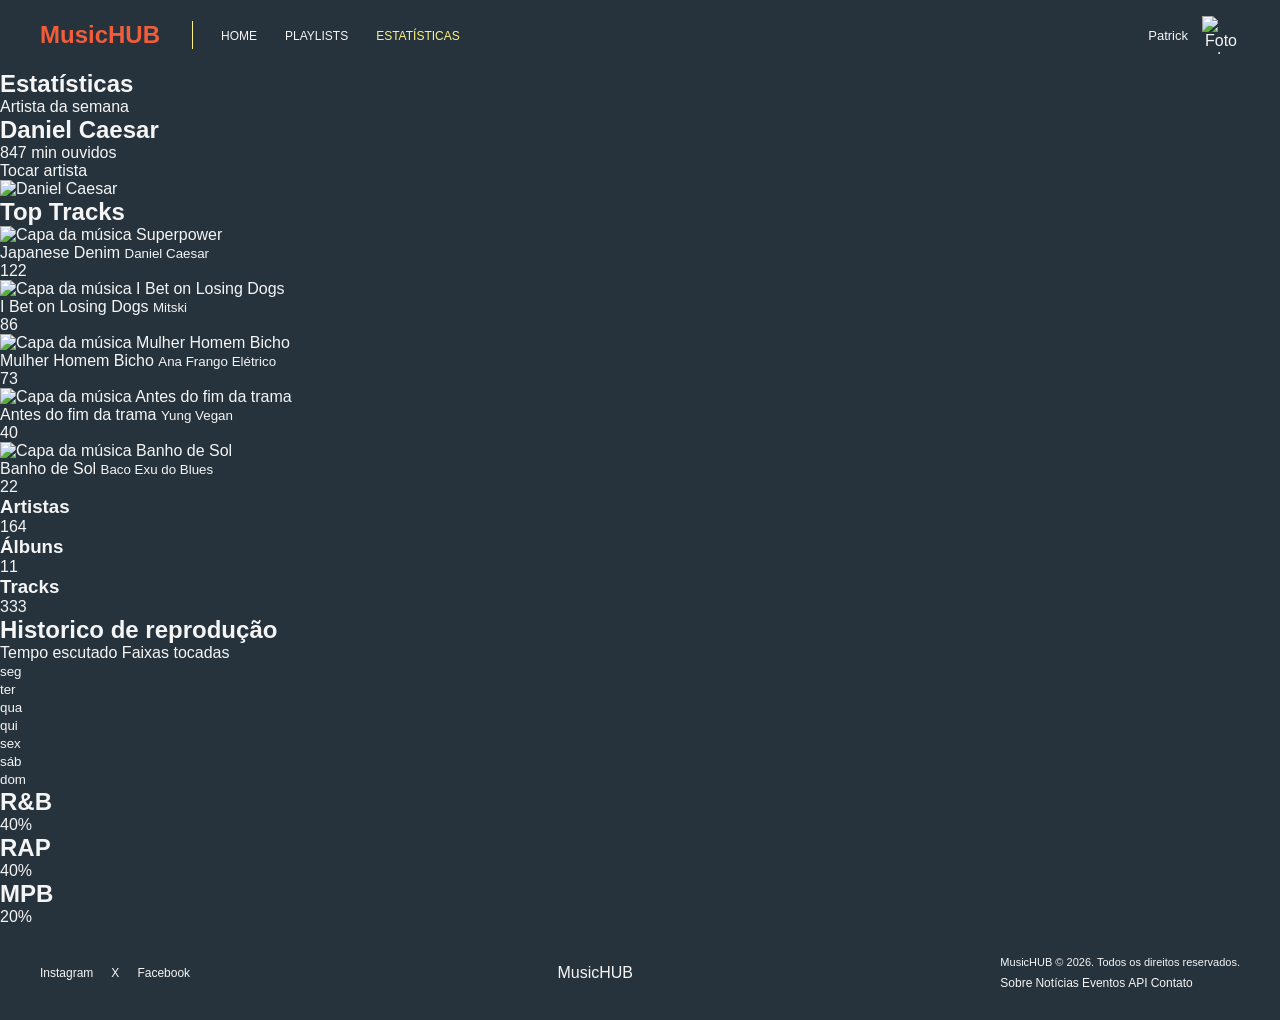
==== html/estatisticas.html @ 1e502f2c ":bug: fix: corrige caminho arquivos css e caminhos dos arquivos apos reorganizacao" ====
<!DOCTYPE html>
<html lang="pt-br">
<head>
    <meta charset="UTF-8">
    <meta name="viewport" content="width=device-width, initial-scale=1.0">
    <title>Estatísticas | MusicHUB</title>

    <link rel="stylesheet" href="../css/estatisticas.css">
    <link rel="stylesheet" href="../css/global.css">
</head>

<body>
    <!-- cabecalho principal do site -->
     <header class="header">
        <nav class="navbar">
            <!-- ao clicar, volta para a pagina inicial -->
             <a href="../html/index.html" class="logo">
                MusicHUB
             </a>

             <!-- links navegacao -->
              <ul class="nav-links">
                <li>
                    <a href="../html/index.html">Home</a>
                </li>

                <li>
                    <a href="../html/playlists.html">Playlists</a>
                </li>

                <li>
                    <a href="../html/estatisticas.html" aria-current="page">
                        Estatísticas
                    </a>
                </li>
              </ul>

              <!-- area do usuario -->
               <div class="user-area">
                <span class="user-name">Patrick</span>

                <!-- futuramente abrir mini perfil -->
                 <button class="profile-button" type="button">
                    <img src="../img/profile.jpg" alt="Foto de perfil de Patrick">
                 </button>
               </div>
        </nav>
     </header>

     <!-- conteudo principal da pagina -->
      <main>

        <!-- artista da semana -->
         <section class="artist-highlight">
            <div class="artist-info">
                <h1>Estatísticas</h1>
                <p class="stat-label">Artista da semana</p>
                <h2>Daniel Caesar</h2>
                <p>847 min ouvidos</p>
                <a href="#" class="artist-button">Tocar artista</a>
            </div>
            <figure class="artist-image"><img src="../img/daniel-caesar.jpg" alt="Daniel Caesar"></figure>
         </section>

         <!-- estatisticas principais -->
          <section class="statistics">
            <div class="top-tracks">
                <h2>Top Tracks</h2>
                <ol class="track-list">
                    <li class="track">
                        <img src="../img/track-1.jpg" alt="Capa da música Superpower">
                        <div class="track-info">
                            <span>Japanese Denim</span>
                            <small>Daniel Caesar</small>
                        </div>
                        <span class="track-time">122</span>
                    </li>

                    <li class="track">
                        <img src="./a.img/track-2.jpg" alt="Capa da música I Bet on Losing Dogs">
                        <div class="track-info">
                            <span>I Bet on Losing Dogs</span>
                            <small>Mitski</small>
                        </div>
                        <span class="track-time">86</span>
                    </li>

                    <li class="track">
                        <img src="../img/track-3" alt="Capa da música Mulher Homem Bicho">
                        <div class="track-info">
                            <span>Mulher Homem Bicho</span>
                            <small>Ana Frango Elétrico</small>
                        </div>
                        <span class="track-time">73</span>
                    </li>

                    <li class="track">
                        <img src="../img/track-4" alt="Capa da música Antes do fim da trama">
                        <div class="track-info">
                            <span>Antes do fim da trama</span>
                            <small>Yung Vegan</small>
                        </div>
                        <span class="track-time">40</span>
                    </li>

                    <li class="track">
                        <img src="../img/track-5" alt="Capa da música Banho de Sol">
                        <div class="track-info">
                            <span>Banho de Sol</span>
                            <small>Baco Exu do Blues</small>
                        </div>
                        <span class="track-time">22</span>
                    </li>
                </ol>
            </div>

            <!-- resumo estatisticas -->
             <aside class="statistics-summary">
                <div class="summary-iten">
                    <h3>Artistas</h3>
                    <p>164</p>
                </div>

                <div class="summary-iten">
                    <h3>Álbuns</h3>
                    <p>11</p>
                </div>
                
                <div class="summary-iten">
                    <h3>Tracks</h3>
                    <p>333</p>
                </div>
             </aside>
          </section>

          <!-- historico de musicas ouvidas -->
           <section class="listening-history">
            <header class="section-header">
                <h2>Historico de reprodução</h2>
                <div class="chart-legend">
                    <span>Tempo escutado</span>
                    <span>Faixas tocadas</span>
                </div>
            </header>

            <!-- area reservada para o grafico -->
             <div class="chart" aria-label="Gráfico de músicas ouvidas por dia">
                <div class="chart-column">
                    <span class="chart-bar listened"></span>
                    <span class="chart-bar tracks"></span>
                    <small>seg</small>
                </div>

                <div class="chart-column">
                    <span class="chart-bar listened"></span>
                    <span class="chart-bar tracks"></span>
                    <small>ter</small>
                </div>

                <div class="chart-column">
                    <span class="chart-bar listened"></span>
                    <span class="chart-bar tracks"></span>
                    <small>qua</small>
                </div>

                <div class="chart-column">
                    <span class="chart-bar listened"></span>
                    <span class="chart-bar tracks"></span>
                    <small>qui</small>
                </div>

                <div class="chart-column">
                    <span class="chart-bar listened"></span>
                    <span class="chart-bar tracks"></span>
                    <small>sex</small>
                </div>

                <div class="chart-column">
                    <span class="chart-bar listened"></span>
                    <span class="chart-bar tracks"></span>
                    <small>sáb</small>
                </div>

                <div class="chart-column">
                    <span class="chart-bar listened"></span>
                    <span class="chart-bar tracks"></span>
                    <small>dom</small>
                </div>
             </div>
           </section>

           <!-- generos musicais -->
            <section class="music-genres">
                <article class="genre genre-rnb">
                    <h2>R&B</h2>
                    <div class="genre-percentage">
                        <span>40%</span>
                    </div>
                </article>

                <article class="genre genre-rap">
                    <h2>RAP</h2>
                    <div class="genre-percentage">
                        <span>40%</span>
                    </div>
                </article>

                <article class="genre genre-mpb">
                    <h2>MPB</h2>
                    <div class="genre-percentage">
                        <span>20%</span>
                    </div>
                </article>
            </section>
      </main>

      <!-- rodape -->
       <footer class="footer">
        <div class="social-links">
            <a href="#" aria-label="Instagram">Instagram</a>
            <a href="#" aria-label="X">X</a>
            <a href="#" aria-label="Facebook">Facebook</a>
        </div>

        <div class="footer-logo">MusicHUB</div>

        <div class="footer-info">
            <p>MusicHUB © 2026. Todos os direitos reservados.</p>

            <nav aria-label="Navegação do rodapé">
                <a href="#">Sobre</a>
                <a href="#">Notícias</a>
                <a href="#">Eventos</a>
                <a href="#">API</a>
                <a href="#">Contato</a>
            </nav>
        </div>
       </footer>
       
       <script src="../js/estatisticas.js"></script>
       
</body>
</html>
---- css/global.css ----
:root {
    --cor-amarelo: #fdf286;
    --cor-verde-claro: #d1e1cd;
    --cor-verde: #87bba2;
    --cor-laranja: #f15d3a;
    --cor-dark: #26333d;
    --cor-branco: #f5f5f5;
}

* {
    margin: 0;
    padding: 0;
    box-sizing: border-box;
}

/* configuracoes gerais */

html {
    scroll-behavior: smooth;
}

body {
    min-height: 100vh;

    background-color: var(--cor-dark);
    color: var(--cor-branco);

    font-family: "Moderustic", sans-serif;
}

a {
    color: inherit;
    text-decoration: none;
}

button {
    border: none;
    background: none;
    font: inherit;
    color: inherit;
    cursor: pointer;
}

img {
    display: block;
    max-width: 100%;
}

/* header */

.header {
    width: 100%;
    height: 70px;

    background-color: var(--cor-dark);
}

.navbar {
    height: 100%;
    width: 100%;

    display: flex;
    align-items: center;
    padding: 0 40px;
}

/* logo */

.logo {
    color: var(--cor-laranja);

    font-size: 24px;
    font-weight: 700;

    padding-right: 32px;
    border-right: 1px solid var(--cor-amarelo);
}

/* links */

.nav-links {
    display: flex;
    align-items: center;
    gap: 28px;

    list-style: none;

    margin-left: 28px;
}

.nav-links a {
    font-size: 12px;
    text-transform: uppercase;

    transition: color 0.2s ease;
}

.nav-links a:hover,
.nav-links a[aria-current="page"] {
    color: var(--cor-amarelo);
}

/* usuario */

.user-area {
    margin-left: auto;

    display:flex;
    align-items: center;
    gap:14px
}

.user-name {
    font-size: 13px
}

.profile-button {
    width: 38px;
    height: 38px;

    border-radius: 50%;
    overflow: hideen;
}

.profile-button img {
    width: 100%;
    height: 100%;

    object-fit: cover;
}

/* footer */

.footer {
    display: flex;
    align-items: center;
    justify-content: space-between;

    padding: 30px 40px;

    background-color: var(--cor-dark);
}

.footer a {
    font-size: 12px;
}

.social-links {
    display: flex;
    gap: 18px;
}

.footer-info {
    display: flex;
    flex-direction: column;
    gap: 8px;

    font-size: 11px;
}
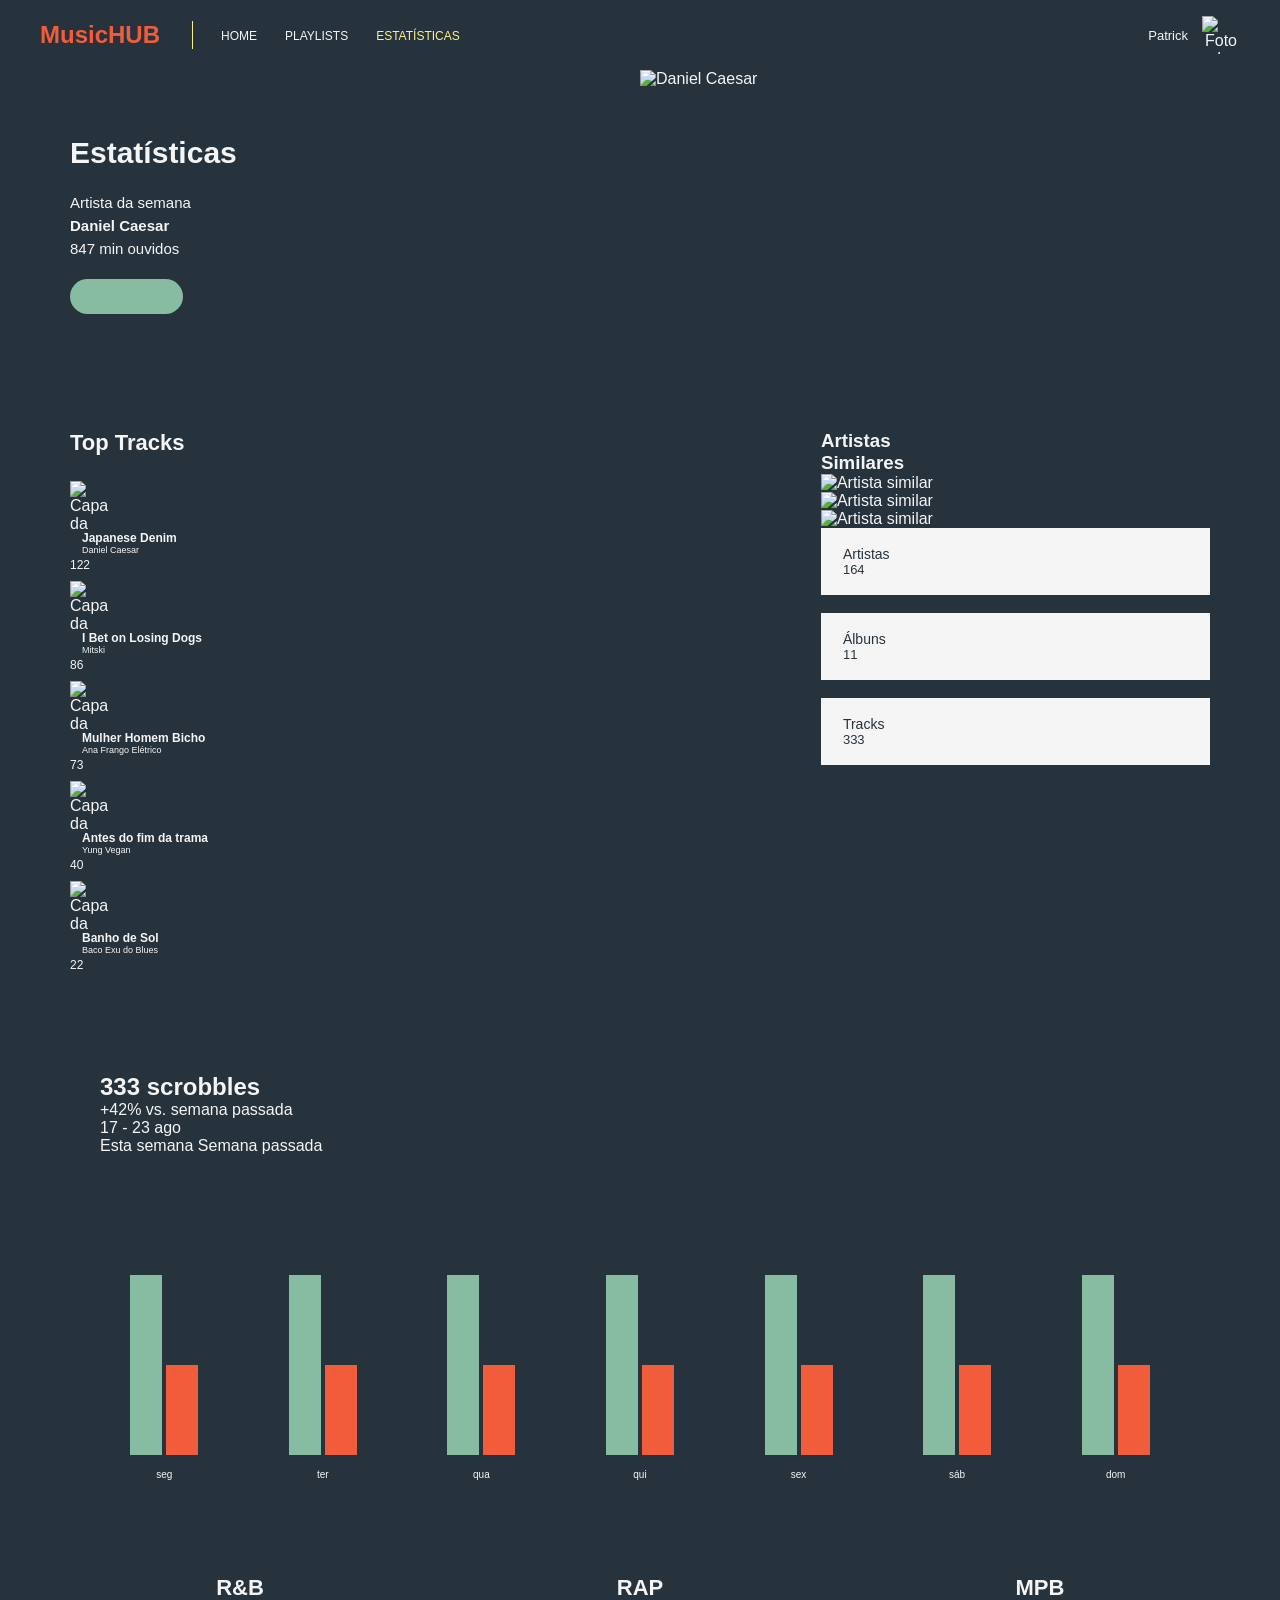
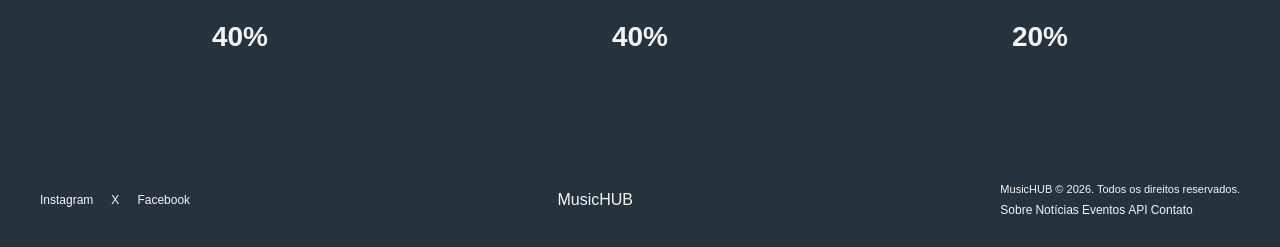
==== commit cc8207e2: ":sparkles: feat: atualiza estrutura da pagina de estatisticas" ====
--- a/html/estatisticas.html
+++ b/html/estatisticas.html
@@ -1,25 +1,26 @@
 <!DOCTYPE html>
 <html lang="pt-br">
+
 <head>
     <meta charset="UTF-8">
     <meta name="viewport" content="width=device-width, initial-scale=1.0">
     <title>Estatísticas | MusicHUB</title>
 
+    <link rel="stylesheet" href="../css/global.css">
     <link rel="stylesheet" href="../css/estatisticas.css">
-    <link rel="stylesheet" href="../css/global.css">
 </head>
 
 <body>
     <!-- cabecalho principal do site -->
-     <header class="header">
+    <header class="header">
         <nav class="navbar">
             <!-- ao clicar, volta para a pagina inicial -->
-             <a href="../html/index.html" class="logo">
+            <a href="../html/index.html" class="logo">
                 MusicHUB
-             </a>
-
-             <!-- links navegacao -->
-              <ul class="nav-links">
+            </a>
+
+            <!-- links navegacao -->
+            <ul class="nav-links">
                 <li>
                     <a href="../html/index.html">Home</a>
                 </li>
@@ -33,25 +34,25 @@
                         Estatísticas
                     </a>
                 </li>
-              </ul>
-
-              <!-- area do usuario -->
-               <div class="user-area">
+            </ul>
+
+            <!-- area do usuario -->
+            <div class="user-area">
                 <span class="user-name">Patrick</span>
 
                 <!-- futuramente abrir mini perfil -->
-                 <button class="profile-button" type="button">
+                <button class="profile-button" type="button">
                     <img src="../img/profile.jpg" alt="Foto de perfil de Patrick">
-                 </button>
-               </div>
+                </button>
+            </div>
         </nav>
-     </header>
-
-     <!-- conteudo principal da pagina -->
-      <main>
+    </header>
+
+    <!-- conteudo principal da pagina -->
+    <main>
 
         <!-- artista da semana -->
-         <section class="artist-highlight">
+        <section class="artist-highlight">
             <div class="artist-info">
                 <h1>Estatísticas</h1>
                 <p class="stat-label">Artista da semana</p>
@@ -60,91 +61,172 @@
                 <a href="#" class="artist-button">Tocar artista</a>
             </div>
             <figure class="artist-image"><img src="../img/daniel-caesar.jpg" alt="Daniel Caesar"></figure>
-         </section>
-
-         <!-- estatisticas principais -->
-          <section class="statistics">
+        </section>
+
+        <!-- estatisticas principais -->
+        <section class="statistics">
+
             <div class="top-tracks">
                 <h2>Top Tracks</h2>
+
                 <ol class="track-list">
-                    <li class="track">
-                        <img src="../img/track-1.jpg" alt="Capa da música Superpower">
+
+                    <li class="track">
+                        <img src="../img/track-1.jpg" alt="Capa da música Japanese Denim">
                         <div class="track-info">
                             <span>Japanese Denim</span>
                             <small>Daniel Caesar</small>
                         </div>
+
+                        <div class="track-progress">
+                            <span style="width: 90%;"></span>
+                        </div>
+
                         <span class="track-time">122</span>
                     </li>
 
                     <li class="track">
-                        <img src="./a.img/track-2.jpg" alt="Capa da música I Bet on Losing Dogs">
+                        <img src="../img/track-2.jpg" alt="Capa da música I Bet on Losing Dogs">
                         <div class="track-info">
                             <span>I Bet on Losing Dogs</span>
                             <small>Mitski</small>
                         </div>
+
+                        <div class="track-progress">
+                            <span style="width: 65%;"></span>
+                        </div>
+
                         <span class="track-time">86</span>
                     </li>
 
                     <li class="track">
-                        <img src="../img/track-3" alt="Capa da música Mulher Homem Bicho">
+                        <img src="../img/track-3.jpg" alt="Capa da música Mulher Homem Bicho">
                         <div class="track-info">
                             <span>Mulher Homem Bicho</span>
                             <small>Ana Frango Elétrico</small>
                         </div>
+
+                        <div class="track-progress">
+                            <span style="width: 50%;"></span>
+                        </div>
                         <span class="track-time">73</span>
                     </li>
 
                     <li class="track">
-                        <img src="../img/track-4" alt="Capa da música Antes do fim da trama">
+                        <img src="../img/track-4.jpg" alt="Capa da música Antes do fim da trama">
                         <div class="track-info">
                             <span>Antes do fim da trama</span>
                             <small>Yung Vegan</small>
                         </div>
+
+                        <div class="track-progress">
+                            <span style="width: 40%;"></span>
+                        </div>
+
                         <span class="track-time">40</span>
                     </li>
 
                     <li class="track">
-                        <img src="../img/track-5" alt="Capa da música Banho de Sol">
+                        <img src="../img/track-5.jpg" alt="Capa da música Banho de Sol">
                         <div class="track-info">
                             <span>Banho de Sol</span>
                             <small>Baco Exu do Blues</small>
                         </div>
+
+                        <div class="track-progress">
+                            <span style="width: 30%;"></span>
+                        </div>
+
                         <span class="track-time">22</span>
                     </li>
                 </ol>
             </div>
 
-            <!-- resumo estatisticas -->
-             <aside class="statistics-summary">
-                <div class="summary-iten">
-                    <h3>Artistas</h3>
-                    <p>164</p>
-                </div>
-
-                <div class="summary-iten">
-                    <h3>Álbuns</h3>
-                    <p>11</p>
-                </div>
-                
-                <div class="summary-iten">
-                    <h3>Tracks</h3>
-                    <p>333</p>
-                </div>
-             </aside>
-          </section>
-
-          <!-- historico de musicas ouvidas -->
-           <section class="listening-history">
-            <header class="section-header">
-                <h2>Historico de reprodução</h2>
-                <div class="chart-legend">
-                    <span>Tempo escutado</span>
-                    <span>Faixas tocadas</span>
-                </div>
-            </header>
-
-            <!-- area reservada para o grafico -->
-             <div class="chart" aria-label="Gráfico de músicas ouvidas por dia">
+            <!-- artistas similares -->
+            <aside class="statistics-side">
+
+                <div class="similar-artists">
+                    <h3>Artistas<br>Similares</h3>
+
+                    <div class="similar-artists-list">
+                        <img src="../img/artist-1.jpg" alt="Artista similar">
+                        <img src="../img/artist-2.jpg" alt="Artista similar">
+                        <img src="../img/artist-3.jpg" alt="Artista similar">
+                    </div>
+                </div>
+
+                <!-- resumo estatisticas -->
+                <div class="statistics-summary">
+
+                    <div class="summary-item">
+                        <div>
+                            <h3>Artistas</h3>
+                            <p>164</p>
+                        </div>
+                        <span><!--- icone aqui --></span>
+                    </div>
+
+                    <div class="summary-item">
+                        <div>
+                            <h3>Álbuns</h3>
+                            <p>11</p>
+                        </div>
+                        <span><!--- icone aqui --></span>
+                    </div>
+
+                    <div class="summary-item">
+                        <div>
+                            <h3>Tracks</h3>
+                            <p>333</p>
+                        </div>
+                        <span><!--- icone aqui --></span>
+                    </div>
+
+                </div>
+
+            </aside>
+
+        </section>
+
+        <!-- historico de musicas ouvidas -->
+
+        <section class="listening-history">
+
+            <div class="history-header">
+
+                <div>
+                    <h2>333 scrobbles</h2>
+                    <p>+42% vs. semana passada</p>
+                </div>
+
+                <div class="history-info">
+
+                    <span class="history-date">
+                        17 - 23 ago
+                    </span>
+
+                    <div class="history-legend">
+
+                        <span>
+                            <i class="legend-color this-week"></i>
+                            Esta semana
+                        </span>
+
+                        <span>
+                            <i class="legend-color last-week"></i>
+                            Semana passada
+                        </span>
+
+                    </div>
+
+                </div>
+
+            </div> 
+            
+            <!-- history-header -->
+
+            <div class="chart" aria-label="Gráfico de músicas ouvidas por dia">
+
                 <div class="chart-column">
                     <span class="chart-bar listened"></span>
                     <span class="chart-bar tracks"></span>
@@ -186,36 +268,38 @@
                     <span class="chart-bar tracks"></span>
                     <small>dom</small>
                 </div>
-             </div>
-           </section>
-
-           <!-- generos musicais -->
-            <section class="music-genres">
-                <article class="genre genre-rnb">
-                    <h2>R&B</h2>
-                    <div class="genre-percentage">
-                        <span>40%</span>
-                    </div>
-                </article>
-
-                <article class="genre genre-rap">
-                    <h2>RAP</h2>
-                    <div class="genre-percentage">
-                        <span>40%</span>
-                    </div>
-                </article>
-
-                <article class="genre genre-mpb">
-                    <h2>MPB</h2>
-                    <div class="genre-percentage">
-                        <span>20%</span>
-                    </div>
-                </article>
-            </section>
-      </main>
-
-      <!-- rodape -->
-       <footer class="footer">
+
+            </div>
+
+        </section>
+
+        <!-- generos musicais -->
+        <section class="music-genres">
+            <article class="genre genre-rnb">
+                <h2>R&B</h2>
+                <div class="genre-percentage">
+                    <span>40%</span>
+                </div>
+            </article>
+
+            <article class="genre genre-rap">
+                <h2>RAP</h2>
+                <div class="genre-percentage">
+                    <span>40%</span>
+                </div>
+            </article>
+
+            <article class="genre genre-mpb">
+                <h2>MPB</h2>
+                <div class="genre-percentage">
+                    <span>20%</span>
+                </div>
+            </article>
+        </section>
+    </main>
+
+    <!-- rodape -->
+    <footer class="footer">
         <div class="social-links">
             <a href="#" aria-label="Instagram">Instagram</a>
             <a href="#" aria-label="X">X</a>
@@ -235,9 +319,10 @@
                 <a href="#">Contato</a>
             </nav>
         </div>
-       </footer>
-       
-       <script src="../js/estatisticas.js"></script>
-       
+    </footer>
+
+    <script src="../js/estatisticas.js"></script>
+
 </body>
+
 </html>
--- a/css/estatisticas.css
+++ b/css/estatisticas.css
@@ -0,0 +1,263 @@
+/* artista da semana */
+
+.artist-highlight {
+    display: grid;
+    grid-template-columns: 1fr 1fr;
+
+    min-height: 310px;
+
+    background-color: var(--cor-dark);
+}
+
+.artist-info {
+    display:flex;
+    flex-direction: column;
+    justify-content: center;
+
+    padding: 50px 70px;
+}
+
+.artist-info h1 {
+    margin-bottom: 24px;
+
+    font-size: 30px;
+}
+
+.stat-label {
+    margin-bottom: 6px;
+
+    font-size: 16px;
+}
+
+.artist-info h2 {
+    margin-bottom: 6px;
+
+    font-size: 15px;
+}
+
+.artist-info p {
+    font-size: 15px;
+}
+
+.artist-button {
+    width: fit-content;
+
+    margin-top: 22px;
+    padding: 10px 18px;
+
+    border-radius: 20px;
+
+    background-color: var(--cor-verde);
+    color: var(--cor-verde);
+
+    font-size: 13px;
+    font-weight: 600;
+}
+
+.artist-image {
+    height: 100%;
+}
+
+.artist-image img {
+    width: 100%;
+    height: 100%;
+
+    object-fit: cover;
+}
+
+/* estatisticas principais */
+
+.statistics {
+    display: grid;
+    grid-template-columns: 1.4fr 0.8fr;
+    gap: 70px;
+
+    padding: 50px 70px;
+}
+
+.top-tracks h2 {
+    margin-bottom: 25px;
+
+    font-size: 22px;
+}
+
+.track-list {
+    display: flex;
+    flex-direction: column;
+    gap: 8px;
+
+    padding: 0;
+
+    list-style: none;
+}
+
+.track img {
+    width: 50px;
+    height: 50px;
+
+    object-fit: cover;
+}
+
+.track-info {
+    display: flex;
+    flex-direction: column;
+
+    padding-left: 12px;
+
+    flex: 1;
+}
+
+.track-info span {
+    font-size: 12px;
+    font-weight: 600;
+}
+
+.track-info small {
+    font-size: 9px;
+}
+
+.track-time {
+    padding-right: 15px;
+
+    font-size: 12px;
+}
+
+/* resumo */
+
+.statistics-summary {
+    display: flex;
+    flex-direction: column;
+    justify-content: center;
+
+    gap: 18px;
+}
+
+.summary-item {
+    display: flex;
+    align-items: center;
+    justify-content: space-between;
+
+    padding: 18px 22px;
+
+    background-color: var(--cor-branco);
+    color: var(--cor-dark);
+}
+
+.summary-item h3 {
+    font-size: 14px;
+    font-weight: 500;
+}
+
+.summary-item p {
+    font-size: 13px
+}
+
+/* historico */
+
+.listening-history {
+    margin: 20px 70px 70px;
+
+    padding: 30px;
+
+    background-color: var(--cor-dark);
+}
+
+.section-header {
+    display: flex;
+    justify-content: space-between;
+    align-items: center;
+
+    margin-bottom: 30px;
+}
+
+.section-header h2 {
+    font-size: 18px;
+}
+
+.chart-legend {
+    display: flex;
+    gap: 20px;
+
+    font-size: 10px;
+}
+
+.chart {
+    height: 300px;
+
+    display: flex;
+    align-items: flex-end;
+    justify-content: space-around;
+
+    gap: 30px;
+}
+
+.chart-column {
+    height: 100%;
+
+    display: flex;
+    align-items: flex-end;
+    justify-content: center;
+
+    gap: 4px;
+
+    position: relative;
+}
+
+.chart-bar {
+    width: 32px;
+
+    display: block;
+}
+
+.chart-bar.listened {
+    height: 180px;
+
+    background-color: var(--cor-verde);
+}
+
+.chart-bar.tracks {
+    height: 90px;
+
+    background-color: var(--cor-laranja);
+}
+
+.chart-column small {
+    position: absolute;
+    bottom: -25px;
+
+    font-size: 10px;
+}
+
+/* generos musicais */
+
+.music-genres {
+    display: grid;
+    grid-template-columns: repeat(3, 1fr);
+
+    gap: 60px;
+
+    padding: 20px 70px 100px;
+}
+
+.genre {
+    text-align: center;
+}
+
+.genre h2 {
+    margin-bottom: 20px;
+
+    font-size: 22px;
+}
+
+.genre-percentage span {
+    font-size: 28px;
+    font-weight: 700;
+}
+
+.genre-rap .genre-percentage {
+    border-color: var(--cor-amarelo);
+}
+
+.genre-mpb .genre-percentage {
+    border-color: var(--cor-laranja)
+}
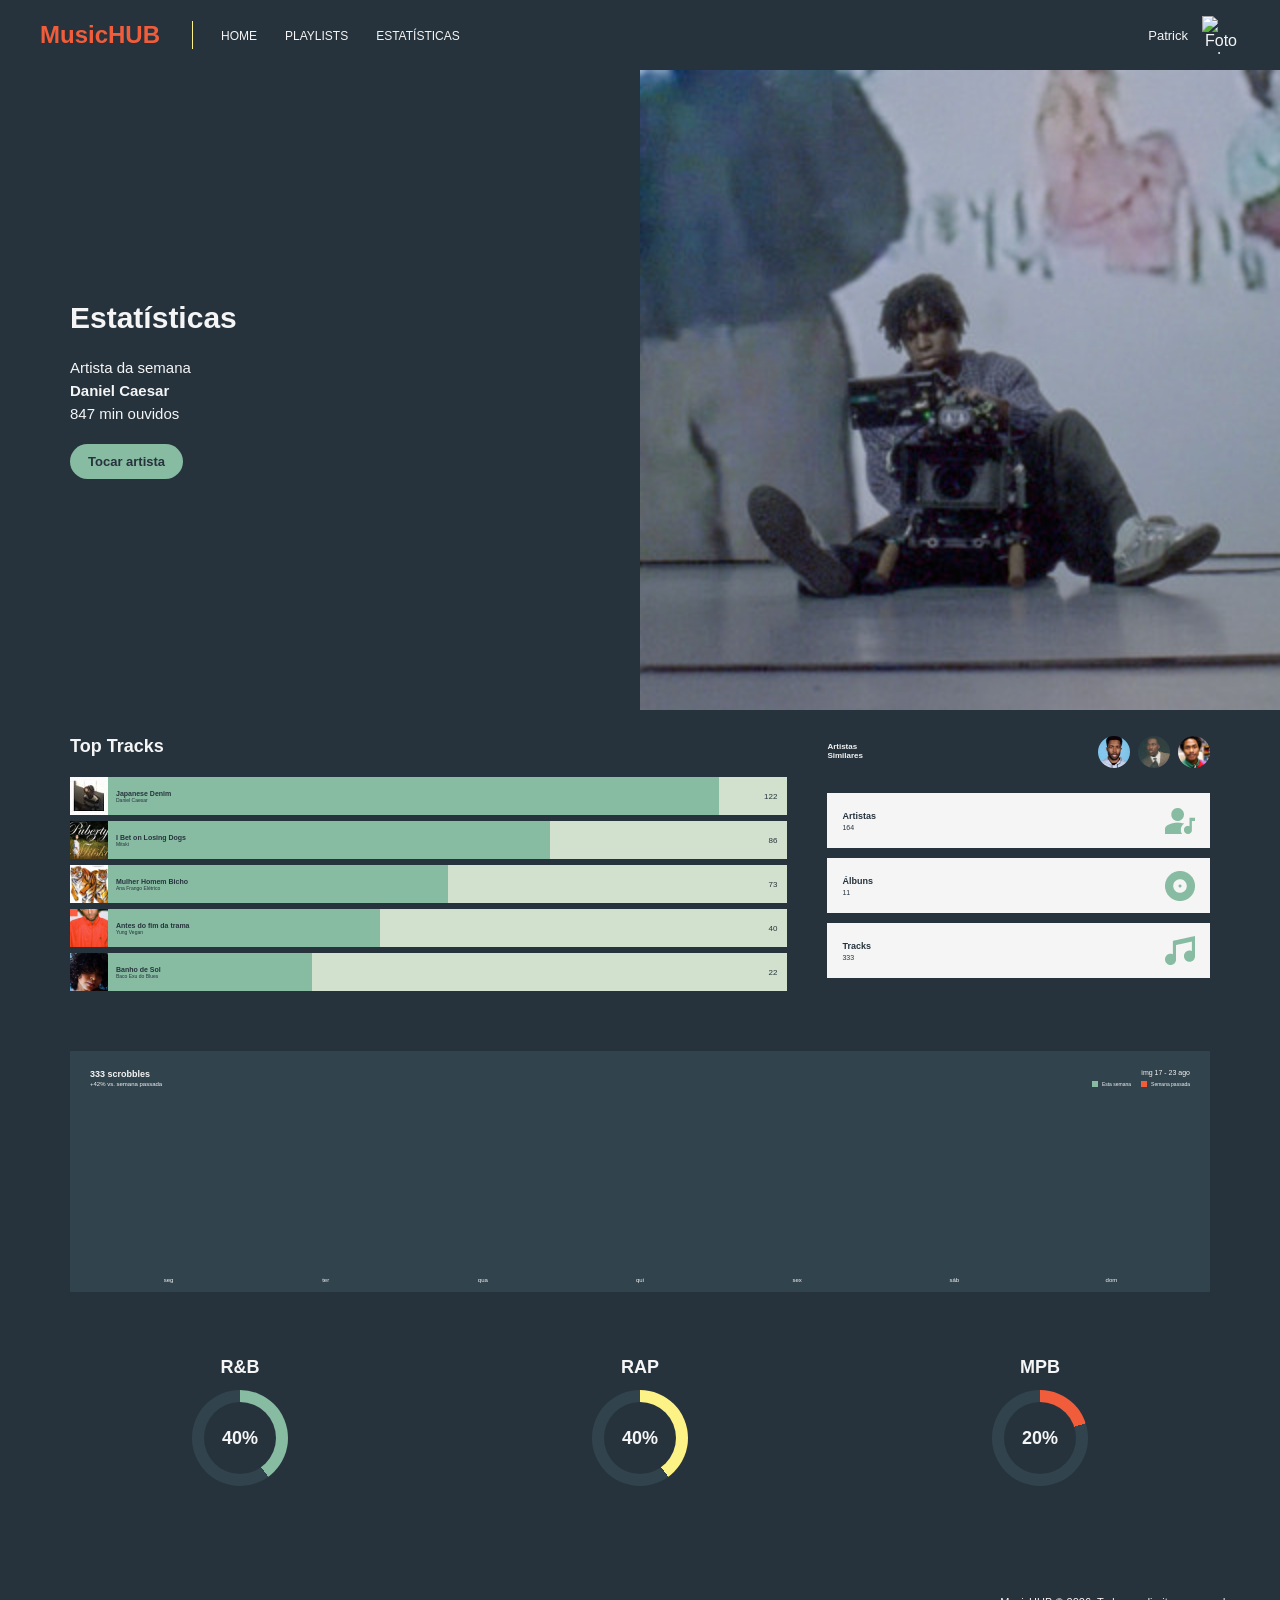
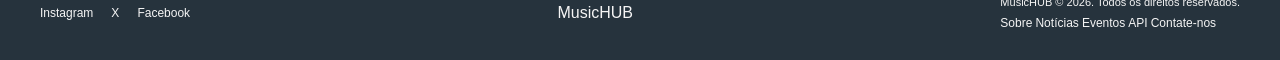
==== commit f260677e: ":construction: estatisticas em progresso" ====
--- a/html/estatisticas.html
+++ b/html/estatisticas.html
@@ -16,7 +16,7 @@
         <nav class="navbar">
             <!-- ao clicar, volta para a pagina inicial -->
             <a href="../html/index.html" class="logo">
-                MusicHUB
+                <span>Music</span>HUB
             </a>
 
             <!-- links navegacao -->
@@ -30,9 +30,7 @@
                 </li>
 
                 <li>
-                    <a href="../html/estatisticas.html" aria-current="page">
-                        Estatísticas
-                    </a>
+                    <a href="../html/estatisticas.html">Estatísticas</a>
                 </li>
             </ul>
 
@@ -42,7 +40,7 @@
 
                 <!-- futuramente abrir mini perfil -->
                 <button class="profile-button" type="button">
-                    <img src="../img/profile.jpg" alt="Foto de perfil de Patrick">
+                    <img src="" alt="Foto de perfil de Patrick">
                 </button>
             </div>
         </nav>
@@ -57,10 +55,10 @@
                 <h1>Estatísticas</h1>
                 <p class="stat-label">Artista da semana</p>
                 <h2>Daniel Caesar</h2>
-                <p>847 min ouvidos</p>
+                <p><span>847</span> min ouvidos</p>
                 <a href="#" class="artist-button">Tocar artista</a>
             </div>
-            <figure class="artist-image"><img src="../img/daniel-caesar.jpg" alt="Daniel Caesar"></figure>
+            <figure class="artist-image"><img src="../imgs/daniel-caesar.jpg" alt="Daniel Caesar"></figure>
         </section>
 
         <!-- estatisticas principais -->
@@ -72,7 +70,7 @@
                 <ol class="track-list">
 
                     <li class="track">
-                        <img src="../img/track-1.jpg" alt="Capa da música Japanese Denim">
+                        <img src="../imgs/japanese-denim.jpg" alt="Capa da música Japanese Denim">
                         <div class="track-info">
                             <span>Japanese Denim</span>
                             <small>Daniel Caesar</small>
@@ -86,7 +84,7 @@
                     </li>
 
                     <li class="track">
-                        <img src="../img/track-2.jpg" alt="Capa da música I Bet on Losing Dogs">
+                        <img src="../imgs/i-bet.jpg" alt="Capa da música I Bet on Losing Dogs">
                         <div class="track-info">
                             <span>I Bet on Losing Dogs</span>
                             <small>Mitski</small>
@@ -100,7 +98,7 @@
                     </li>
 
                     <li class="track">
-                        <img src="../img/track-3.jpg" alt="Capa da música Mulher Homem Bicho">
+                        <img src="../imgs/mulher-homem-bicho.jpg" alt="Capa da música Mulher Homem Bicho">
                         <div class="track-info">
                             <span>Mulher Homem Bicho</span>
                             <small>Ana Frango Elétrico</small>
@@ -113,7 +111,7 @@
                     </li>
 
                     <li class="track">
-                        <img src="../img/track-4.jpg" alt="Capa da música Antes do fim da trama">
+                        <img src="../imgs/antes-do-fim-da-trama.jpg" alt="Capa da música Antes do fim da trama">
                         <div class="track-info">
                             <span>Antes do fim da trama</span>
                             <small>Yung Vegan</small>
@@ -127,7 +125,7 @@
                     </li>
 
                     <li class="track">
-                        <img src="../img/track-5.jpg" alt="Capa da música Banho de Sol">
+                        <img src="../imgs/banho-de-sol.jpg" alt="Capa da música Banho de Sol">
                         <div class="track-info">
                             <span>Banho de Sol</span>
                             <small>Baco Exu do Blues</small>
@@ -149,9 +147,9 @@
                     <h3>Artistas<br>Similares</h3>
 
                     <div class="similar-artists-list">
-                        <img src="../img/artist-1.jpg" alt="Artista similar">
-                        <img src="../img/artist-2.jpg" alt="Artista similar">
-                        <img src="../img/artist-3.jpg" alt="Artista similar">
+                        <img src="../imgs/frank-ocean.jpg" alt="Artista similar 1">
+                        <img src="../imgs/giveon.jpg" alt="Artista similar 2">
+                        <img src="../imgs/steve-lacy.jpg" alt="Artista similar 3">
                     </div>
                 </div>
 
@@ -163,7 +161,7 @@
                             <h3>Artistas</h3>
                             <p>164</p>
                         </div>
-                        <span><!--- icone aqui --></span>
+                        <span><img src="../imgs/icone-artistas.png" alt=""></span>
                     </div>
 
                     <div class="summary-item">
@@ -171,7 +169,7 @@
                             <h3>Álbuns</h3>
                             <p>11</p>
                         </div>
-                        <span><!--- icone aqui --></span>
+                        <span><img src="../imgs/icone-album.png" alt=""></span>
                     </div>
 
                     <div class="summary-item">
@@ -179,7 +177,7 @@
                             <h3>Tracks</h3>
                             <p>333</p>
                         </div>
-                        <span><!--- icone aqui --></span>
+                        <span><img src="../imgs/icone-tracks.png" alt=""></span>
                     </div>
 
                 </div>
@@ -202,7 +200,7 @@
                 <div class="history-info">
 
                     <span class="history-date">
-                        17 - 23 ago
+                       img 17 - 23 ago
                     </span>
 
                     <div class="history-legend">
@@ -228,44 +226,44 @@
             <div class="chart" aria-label="Gráfico de músicas ouvidas por dia">
 
                 <div class="chart-column">
-                    <span class="chart-bar listened"></span>
-                    <span class="chart-bar tracks"></span>
+                    <span class="chart-bar listened-1"></span>
+                    <span class="chart-bar tracks-1 "></span>
                     <small>seg</small>
                 </div>
 
                 <div class="chart-column">
-                    <span class="chart-bar listened"></span>
-                    <span class="chart-bar tracks"></span>
+                    <span class="chart-bar listened-2"></span>
+                    <span class="chart-bar tracks-2"></span>
                     <small>ter</small>
                 </div>
 
                 <div class="chart-column">
-                    <span class="chart-bar listened"></span>
-                    <span class="chart-bar tracks"></span>
+                    <span class="chart-bar listened-3"></span>
+                    <span class="chart-bar tracks-3"></span>
                     <small>qua</small>
                 </div>
 
                 <div class="chart-column">
-                    <span class="chart-bar listened"></span>
-                    <span class="chart-bar tracks"></span>
+                    <span class="chart-bar listened-4"></span>
+                    <span class="chart-bar tracks-4"></span>
                     <small>qui</small>
                 </div>
 
                 <div class="chart-column">
-                    <span class="chart-bar listened"></span>
-                    <span class="chart-bar tracks"></span>
+                    <span class="chart-bar listened-5"></span>
+                    <span class="chart-bar tracks-5"></span>
                     <small>sex</small>
                 </div>
 
                 <div class="chart-column">
-                    <span class="chart-bar listened"></span>
-                    <span class="chart-bar tracks"></span>
+                    <span class="chart-bar listened-6"></span>
+                    <span class="chart-bar tracks-6"></span>
                     <small>sáb</small>
                 </div>
 
                 <div class="chart-column">
-                    <span class="chart-bar listened"></span>
-                    <span class="chart-bar tracks"></span>
+                    <span class="chart-bar listened-7"></span>
+                    <span class="chart-bar tracks-7"></span>
                     <small>dom</small>
                 </div>
 
@@ -306,7 +304,7 @@
             <a href="#" aria-label="Facebook">Facebook</a>
         </div>
 
-        <div class="footer-logo">MusicHUB</div>
+        <div class="footer-logo"><span class="footer-logo">Music</span>HUB</div>
 
         <div class="footer-info">
             <p>MusicHUB © 2026. Todos os direitos reservados.</p>
@@ -316,7 +314,7 @@
                 <a href="#">Notícias</a>
                 <a href="#">Eventos</a>
                 <a href="#">API</a>
-                <a href="#">Contato</a>
+                <a href="#">Contate-nos</a>
             </nav>
         </div>
     </footer>
--- a/css/estatisticas.css
+++ b/css/estatisticas.css
@@ -48,7 +48,7 @@
     border-radius: 20px;
 
     background-color: var(--cor-verde);
-    color: var(--cor-verde);
+    color: var(--cor-dark);
 
     font-size: 13px;
     font-weight: 600;
@@ -69,163 +69,303 @@
 
 .statistics {
     display: grid;
-    grid-template-columns: 1.4fr 0.8fr;
-    gap: 70px;
-
-    padding: 50px 70px;
-}
+    grid-template-columns: 1.5fr 0.8fr;
+
+    gap: 40px;
+
+    padding: 26px 70px 60px;
+}
+
+/* top tracks */
 
 .top-tracks h2 {
-    margin-bottom: 25px;
-
-    font-size: 22px;
+    margin-bottom: 20px;
+
+    font-size: 18px;
 }
 
 .track-list {
     display: flex;
     flex-direction: column;
-    gap: 8px;
+
+    gap: 6px;
 
     padding: 0;
 
     list-style: none;
 }
 
+.track {
+    position: relative;
+
+    display: flex;
+    align-items: center;
+
+    height: 38px;
+
+    overflow: hidden;
+
+    background-color: var(--cor-verde-claro);
+    color: var(--cor-dark);
+}
+
 .track img {
-    width: 50px;
-    height: 50px;
+    position: relative;
+
+    width: 38px;
+    height: 38px;
 
     object-fit: cover;
+
+    z-index: 2;
 }
 
 .track-info {
+    position: relative;
+
+    width: 150px;
+
+    padding-left: 8px;
+
+    z-index: 2;
+}
+
+.track-info span {
+    display: block;
+
+    font-size: 7px;
+    font-weight: 600;
+}
+
+.track-info small {
+    display: block;
+
+    font-size: 5px;
+}
+
+.track-progress {
+    position: absolute;
+
+    left: 38px;
+    top: 0;
+    bottom: 0;
+
+    width: calc(100% - 38px);
+
+    z-index: 1;
+}
+
+.track-progress span {
+    display: block;
+
+    height: 100%;
+
+    background-color: var(--cor-verde);
+}
+
+.track-time {
+    position: relative;
+
+    margin-left: auto;
+    padding-right: 10px;
+
+    font-size: 8px;
+
+    z-index: 2;
+}
+
+/* artistas similares */
+
+.statistics-side {
     display: flex;
     flex-direction: column;
 
-    padding-left: 12px;
-
-    flex: 1;
-}
-
-.track-info span {
-    font-size: 12px;
-    font-weight: 600;
-}
-
-.track-info small {
-    font-size: 9px;
-}
-
-.track-time {
-    padding-right: 15px;
-
-    font-size: 12px;
-}
-
-/* resumo */
-
-.statistics-summary {
-    display: flex;
-    flex-direction: column;
-    justify-content: center;
-
-    gap: 18px;
-}
-
-.summary-item {
+    gap: 25px;
+}
+
+.similar-artists {
     display: flex;
     align-items: center;
     justify-content: space-between;
-
-    padding: 18px 22px;
+}
+
+.similar-artists h3 {
+    font-size: 8px;
+    line-height: 1.1;
+}
+
+.similar-artists-list {
+    display: flex;
+
+    gap: 8px;
+}
+
+.similar-artists-list img {
+    width: 32px;
+    height: 32px;
+
+    border-radius: 50%;
+
+    object-fit: cover;
+}
+
+/* resumo estatisticas */
+
+.statistics-summary {
+    display: flex;
+    flex-direction: column;
+
+    gap: 10px;
+}
+
+.summary-item {
+    display: flex;
+    align-items: center;
+    justify-content: space-between;
+
+    min-height: 55px;
+
+    padding: 10px 15px;
 
     background-color: var(--cor-branco);
     color: var(--cor-dark);
 }
 
 .summary-item h3 {
-    font-size: 14px;
-    font-weight: 500;
+    font-size: 9px;
+    font-weight: 600;
 }
 
 .summary-item p {
-    font-size: 13px
+    margin-top: 3px;
+
+    font-size: 7px;
+}
+
+.summary-item > span {
+    color: var(--cor-verde);
+
+    font-size: 18px;
 }
 
 /* historico */
 
 .listening-history {
-    margin: 20px 70px 70px;
-
-    padding: 30px;
-
-    background-color: var(--cor-dark);
-}
-
-.section-header {
+    margin: 0 70px 45px;
+
+    padding: 18px 20px 25px;
+
+    background-color: #31434d;
+}
+
+.history-header {
     display: flex;
     justify-content: space-between;
+    align-items: flex-start;
+}
+
+.history-header h2 {
+    font-size: 9px;
+}
+
+.history-header p {
+    margin-top: 2px;
+
+    font-size: 6px;
+}
+
+.history-info {
+    display: flex;
+    flex-direction: column;
+    align-items: flex-end;
+
+    gap: 5px;
+}
+
+.history-date {
+    font-size: 7px;
+}
+
+.history-legend {
+    display: flex;
+
+    gap: 10px;
+}
+
+.history-legend span {
+    display: flex;
     align-items: center;
 
-    margin-bottom: 30px;
-}
-
-.section-header h2 {
-    font-size: 18px;
-}
-
-.chart-legend {
-    display: flex;
-    gap: 20px;
-
-    font-size: 10px;
-}
+    gap: 4px;
+
+    font-size: 5px;
+}
+
+.legend-color {
+    display: inline-block;
+
+    width: 6px;
+    height: 6px;
+}
+
+.this-week {
+    background-color: var(--cor-verde);
+}
+
+.last-week {
+    background-color: var(--cor-laranja);
+}
+
+/* grafico */
 
 .chart {
-    height: 300px;
+    height: 170px;
 
     display: flex;
     align-items: flex-end;
-    justify-content: space-around;
-
-    gap: 30px;
+    justify-content: space-between;
+
+    margin-top: 10px;
 }
 
 .chart-column {
+    position: relative;
+
     height: 100%;
 
     display: flex;
     align-items: flex-end;
     justify-content: center;
 
-    gap: 4px;
-
-    position: relative;
+    gap: 3px;
+
+    flex: 1;
 }
 
 .chart-bar {
-    width: 32px;
-
     display: block;
+
+    width: 20px;
 }
 
 .chart-bar.listened {
-    height: 180px;
+    height: 100px;
 
     background-color: var(--cor-verde);
 }
 
 .chart-bar.tracks {
-    height: 90px;
+    height: 55px;
 
     background-color: var(--cor-laranja);
 }
 
 .chart-column small {
     position: absolute;
-    bottom: -25px;
-
-    font-size: 10px;
+
+    bottom: -16px;
+
+    font-size: 6px;
 }
 
 /* generos musicais */
@@ -236,7 +376,7 @@
 
     gap: 60px;
 
-    padding: 20px 70px 100px;
+    padding: 20px 70px 80px;
 }
 
 .genre {
@@ -244,20 +384,63 @@
 }
 
 .genre h2 {
-    margin-bottom: 20px;
-
-    font-size: 22px;
+    margin-bottom: 12px;
+
+    font-size: 18px;
+}
+
+.genre-percentage {
+    position: relative;
+
+    width: 96px;
+    height: 96px;
+
+    margin: 0 auto;
+
+    display: flex;
+    align-items: center;
+    justify-content: center;
+
+    border-radius: 50%;
+
+    background: conic-gradient(
+        var(--cor-verde) 0% 40%,
+        #31434d 40% 100%
+    );
+}
+
+.genre-percentage::before {
+    content: "";
+
+    position: absolute;
+
+    width: 72px;
+    height: 72px;
+
+    border-radius: 50%;
+
+    background-color: var(--cor-dark);
 }
 
 .genre-percentage span {
-    font-size: 28px;
+    position: relative;
+
+    font-size: 18px;
     font-weight: 700;
 }
 
+/* cores dos generos */
+
 .genre-rap .genre-percentage {
-    border-color: var(--cor-amarelo);
+    background: conic-gradient(
+        var(--cor-amarelo) 0% 40%,
+        #31434d 40% 100%
+    );
 }
 
 .genre-mpb .genre-percentage {
-    border-color: var(--cor-laranja)
+    background: conic-gradient(
+        var(--cor-laranja) 0% 20%,
+        #31434d 20% 100%
+    );
 }
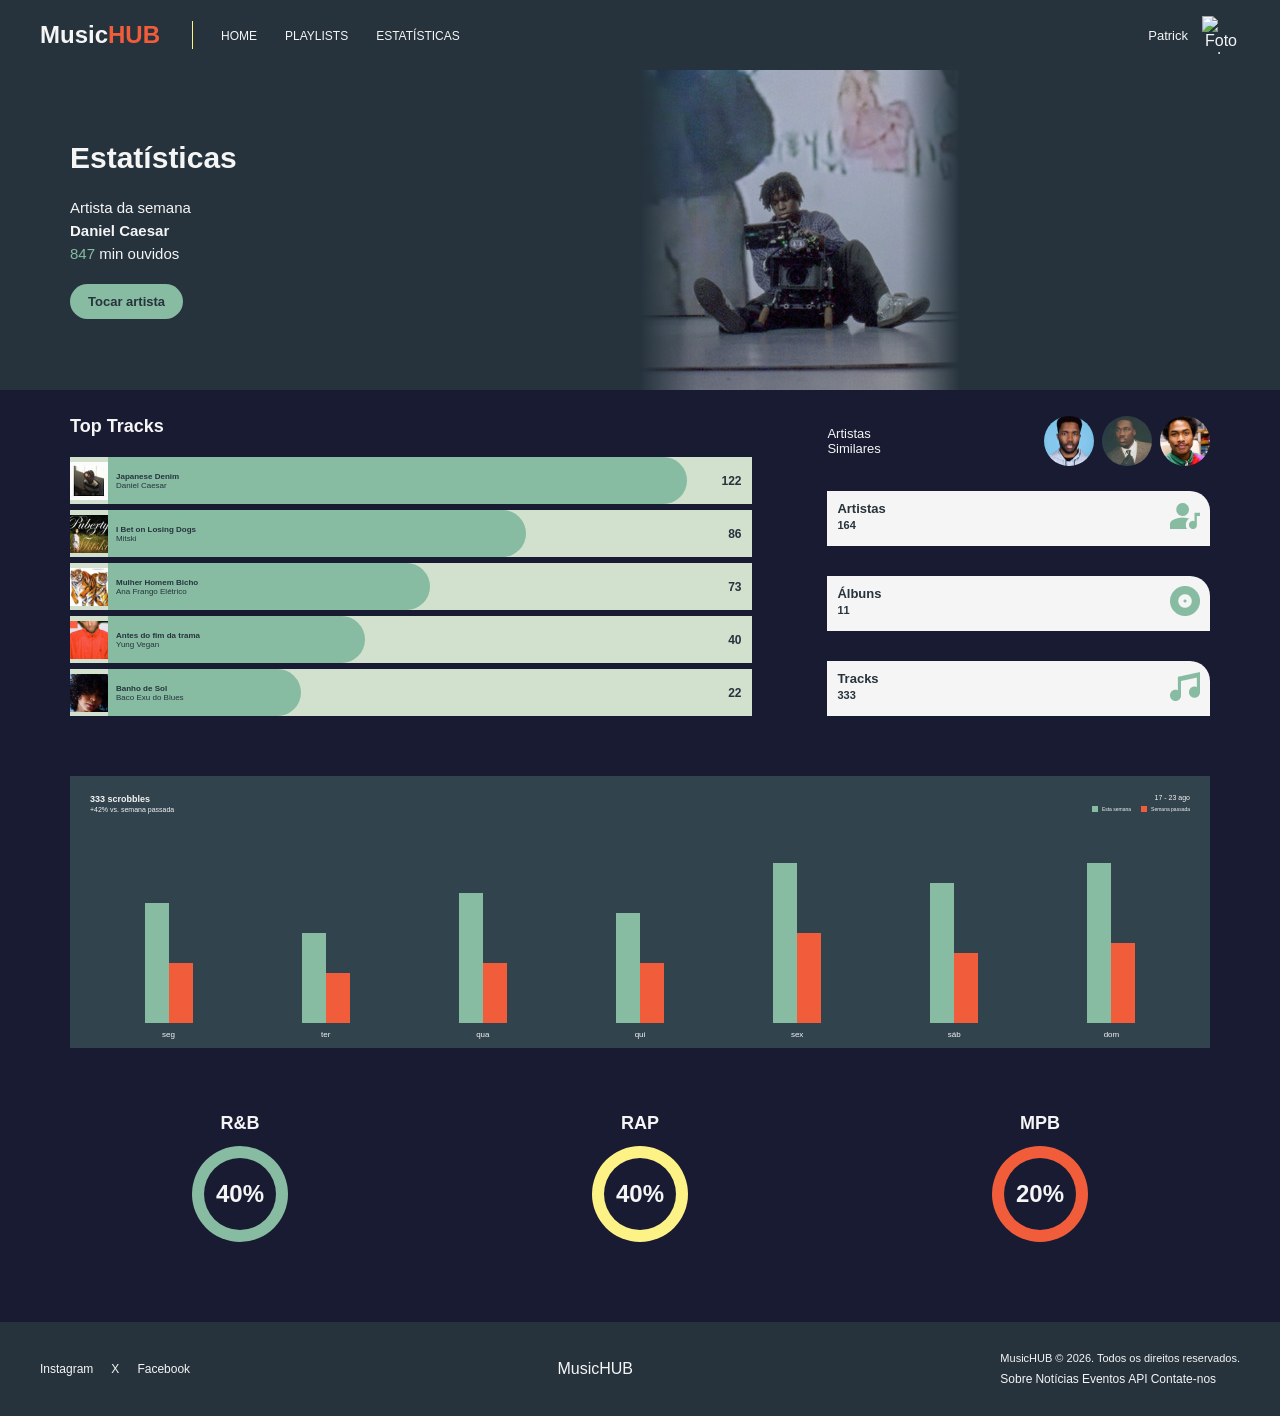
==== commit 37c0196d: ":sparkles: feat: adicionado coluna das estatisticas" ====
--- a/html/estatisticas.html
+++ b/html/estatisticas.html
@@ -200,7 +200,7 @@
                 <div class="history-info">
 
                     <span class="history-date">
-                       img 17 - 23 ago
+                       17 - 23 ago
                     </span>
 
                     <div class="history-legend">
--- a/css/global.css
+++ b/css/global.css
@@ -14,6 +14,10 @@
 }
 
 /* configuracoes gerais */
+
+main {
+    background-color: #191B32;
+}
 
 html {
     scroll-behavior: smooth;
@@ -74,6 +78,10 @@
 
     padding-right: 32px;
     border-right: 1px solid var(--cor-amarelo);
+}
+
+.logo span {
+    color: var(--cor-branco);
 }
 
 /* links */
--- a/css/estatisticas.css
+++ b/css/estatisticas.css
@@ -23,6 +23,10 @@
     font-size: 30px;
 }
 
+.artist-info span {
+    color: var(--cor-verde);;
+}
+
 .stat-label {
     margin-bottom: 6px;
 
@@ -59,10 +63,23 @@
 }
 
 .artist-image img {
-    width: 100%;
-    height: 100%;
-
     object-fit: cover;
+
+    mask-image: linear-gradient(
+        to right,
+        transparent 0%,
+        black 18%, 
+        black 82%,
+        transparent 100%
+    );
+
+       -webkit-mask-image: linear-gradient(
+        to right,
+        transparent 0%,
+        black 18%,
+        black 82%,
+        transparent 100%
+    );
 }
 
 /* estatisticas principais */
@@ -101,7 +118,8 @@
     display: flex;
     align-items: center;
 
-    height: 38px;
+    height: 47px;
+    width: 95%;
 
     overflow: hidden;
 
@@ -133,14 +151,14 @@
 .track-info span {
     display: block;
 
-    font-size: 7px;
-    font-weight: 600;
+    font-size: 8px;
+    font-weight: 550;
 }
 
 .track-info small {
     display: block;
 
-    font-size: 5px;
+    font-size: 8px;
 }
 
 .track-progress {
@@ -161,6 +179,8 @@
     height: 100%;
 
     background-color: var(--cor-verde);
+
+    border-radius: 0px 30px 30px 0px;
 }
 
 .track-time {
@@ -169,9 +189,8 @@
     margin-left: auto;
     padding-right: 10px;
 
-    font-size: 8px;
-
-    z-index: 2;
+    font-size: 12px;
+    font-weight: 750;
 }
 
 /* artistas similares */
@@ -190,8 +209,8 @@
 }
 
 .similar-artists h3 {
-    font-size: 8px;
-    line-height: 1.1;
+    font-size: 13px;
+    font-weight: 300;
 }
 
 .similar-artists-list {
@@ -201,8 +220,8 @@
 }
 
 .similar-artists-list img {
-    width: 32px;
-    height: 32px;
+    width: 50px;
+    height: 50px;
 
     border-radius: 50%;
 
@@ -215,7 +234,7 @@
     display: flex;
     flex-direction: column;
 
-    gap: 10px;
+    gap: 30px;
 }
 
 .summary-item {
@@ -225,27 +244,23 @@
 
     min-height: 55px;
 
-    padding: 10px 15px;
+    padding: 10px 10px 15px;
 
     background-color: var(--cor-branco);
     color: var(--cor-dark);
+
+    border-radius: 0px 20px 0px 0px;
 }
 
 .summary-item h3 {
-    font-size: 9px;
-    font-weight: 600;
+    font-size: 13px;
 }
 
 .summary-item p {
     margin-top: 3px;
 
-    font-size: 7px;
-}
-
-.summary-item > span {
-    color: var(--cor-verde);
-
-    font-size: 18px;
+    font-size: 11px;
+    font-weight: 750;
 }
 
 /* historico */
@@ -271,7 +286,7 @@
 .history-header p {
     margin-top: 2px;
 
-    font-size: 6px;
+    font-size: 7px;
 }
 
 .history-info {
@@ -301,6 +316,10 @@
     font-size: 5px;
 }
 
+.history-legend span img {
+    width: 10px;
+}
+
 .legend-color {
     display: inline-block;
 
@@ -319,7 +338,7 @@
 /* grafico */
 
 .chart {
-    height: 170px;
+    height: 200px;
 
     display: flex;
     align-items: flex-end;
@@ -337,25 +356,89 @@
     align-items: flex-end;
     justify-content: center;
 
-    gap: 3px;
-
     flex: 1;
 }
 
 .chart-bar {
     display: block;
 
-    width: 20px;
-}
-
-.chart-bar.listened {
-    height: 100px;
-
-    background-color: var(--cor-verde);
-}
-
-.chart-bar.tracks {
-    height: 55px;
+    width: 24px;
+}
+
+.chart-bar.listened-1 {
+    height: 120px;
+
+    background-color: var(--cor-verde);
+}
+
+.chart-bar.tracks-1 {
+    height: 60px;
+
+    background-color: var(--cor-laranja);
+}
+.chart-bar.listened-2 {
+    height: 90px;
+
+    background-color: var(--cor-verde);
+}
+
+.chart-bar.tracks-2 {
+    height: 50px;
+
+    background-color: var(--cor-laranja);
+}
+.chart-bar.listened-3 {
+    height: 130px;
+
+    background-color: var(--cor-verde);
+}
+
+.chart-bar.tracks-3 {
+    height: 60px;
+
+    background-color: var(--cor-laranja);
+}
+.chart-bar.listened-4 {
+    height: 110px;
+
+    background-color: var(--cor-verde);
+}
+
+.chart-bar.tracks-4 {
+    height: 60px;
+
+    background-color: var(--cor-laranja);
+}
+.chart-bar.listened-5 {
+    height: 160px;
+
+    background-color: var(--cor-verde);
+}
+
+.chart-bar.tracks-5 {
+    height: 90px;
+
+    background-color: var(--cor-laranja);
+}
+.chart-bar.listened-6 {
+    height: 140px;
+
+    background-color: var(--cor-verde);
+}
+
+.chart-bar.tracks-6 {
+    height: 70px;
+
+    background-color: var(--cor-laranja);
+}
+.chart-bar.listened-7 {
+    height: 160px;
+
+    background-color: var(--cor-verde);
+}
+
+.chart-bar.tracks-7 {
+    height: 80px;
 
     background-color: var(--cor-laranja);
 }
@@ -365,7 +448,7 @@
 
     bottom: -16px;
 
-    font-size: 6px;
+    font-size: 8px;
 }
 
 /* generos musicais */
@@ -404,8 +487,8 @@
     border-radius: 50%;
 
     background: conic-gradient(
-        var(--cor-verde) 0% 40%,
-        #31434d 40% 100%
+        var(--cor-verde) 100%,
+        #31434d
     );
 }
 
@@ -419,13 +502,13 @@
 
     border-radius: 50%;
 
-    background-color: var(--cor-dark);
+    background-color: #191B32;
 }
 
 .genre-percentage span {
     position: relative;
 
-    font-size: 18px;
+    font-size: 24px;
     font-weight: 700;
 }
 
@@ -433,14 +516,14 @@
 
 .genre-rap .genre-percentage {
     background: conic-gradient(
-        var(--cor-amarelo) 0% 40%,
-        #31434d 40% 100%
+        var(--cor-amarelo) 100%,
+        #31434d
     );
 }
 
 .genre-mpb .genre-percentage {
     background: conic-gradient(
-        var(--cor-laranja) 0% 20%,
-        #31434d 20% 100%
+        var(--cor-laranja) 100%,
+        #31434d
     );
 }
